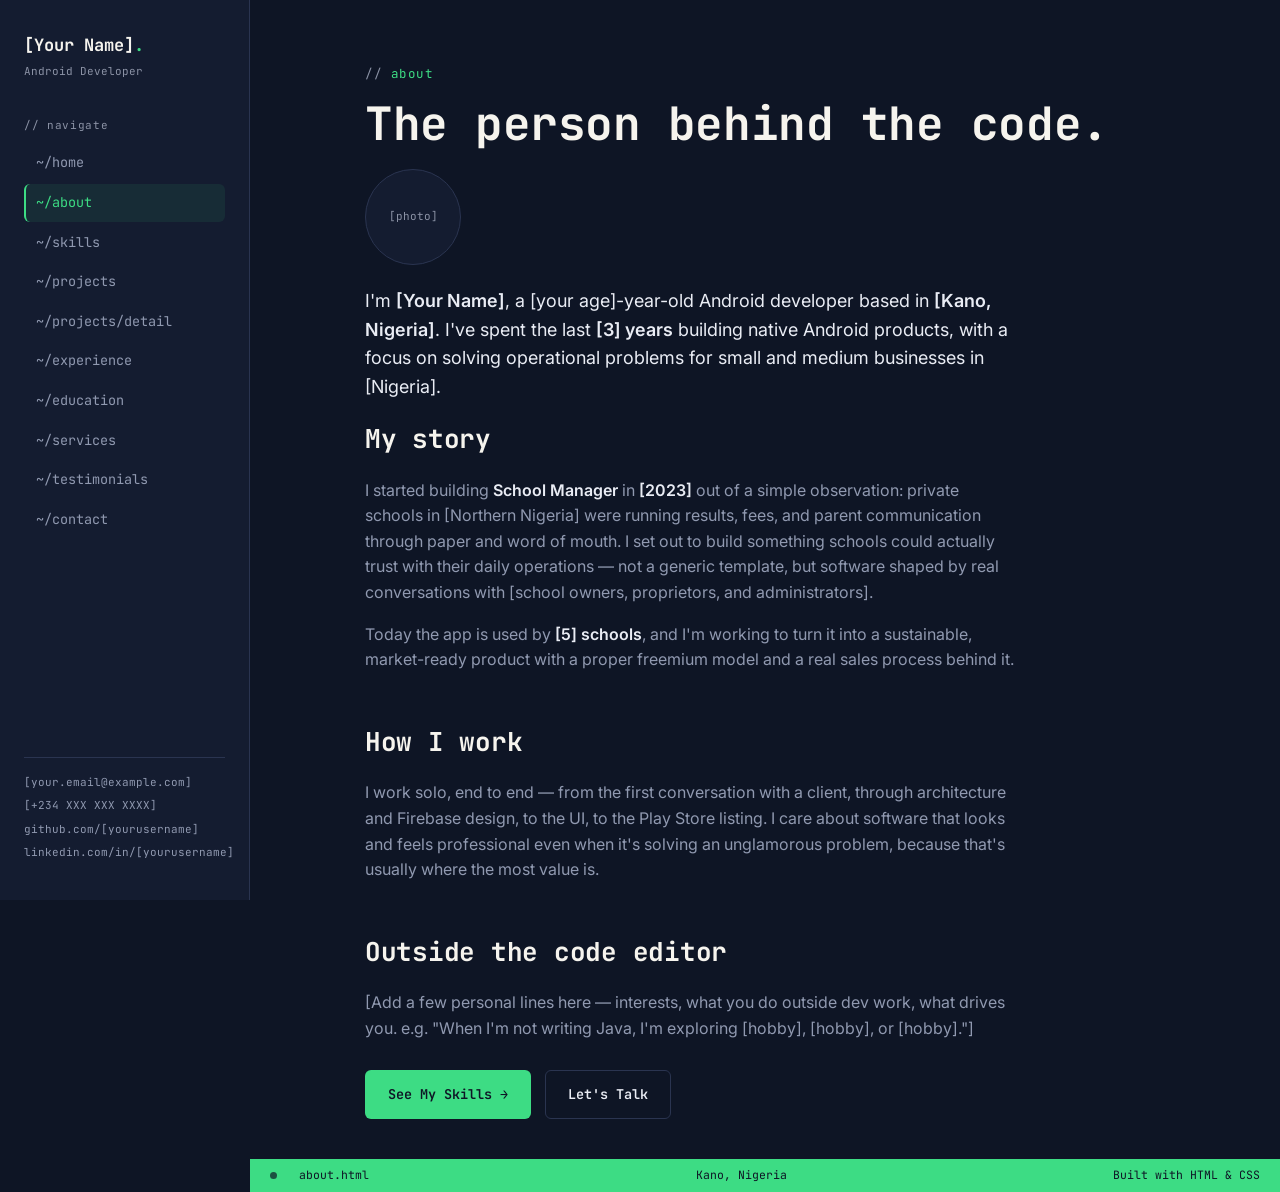
==== about.html @ 40fee4c9 "Initial commit Created from https://vercel.com/new" ====
<!DOCTYPE html>
<html lang="en">
<head>
<meta charset="UTF-8">
<meta name="viewport" content="width=device-width, initial-scale=1.0">
<title>About — [Your Name]</title>
<link rel="stylesheet" href="style.css">
</head>
<body>

<div class="topnav">
  <div class="brand">[Y]<span>.</span></div>
  <div class="topnav-links">
    <a href="index.html">Home</a>
    <a href="about.html" class="active">About</a>
    <a href="skills.html">Skills</a>
    <a href="projects.html">Projects</a>
    <a href="experience.html">Experience</a>
    <a href="education.html">Education</a>
    <a href="services.html">Services</a>
    <a href="testimonials.html">Testimonials</a>
    <a href="contact.html">Contact</a>
  </div>
</div>

<div class="shell">

  <aside class="sidebar">
    <div class="brand">[Your Name]<span>.</span></div>
    <div class="brand-sub">Android Developer</div>

    <div class="nav-label">// navigate</div>
    <nav class="nav-list">
      <a href="index.html">~/home</a>
      <a href="about.html" class="active">~/about</a>
      <a href="skills.html">~/skills</a>
      <a href="projects.html">~/projects</a>
      <a href="project-detail.html">~/projects/detail</a>
      <a href="experience.html">~/experience</a>
      <a href="education.html">~/education</a>
      <a href="services.html">~/services</a>
      <a href="testimonials.html">~/testimonials</a>
      <a href="contact.html">~/contact</a>
    </nav>

    <div class="sidebar-foot">
      <a href="mailto:[your.email@example.com]">[your.email@example.com]</a>
      <a href="tel:[+234XXXXXXXXXX]">[+234 XXX XXX XXXX]</a>
      <a href="[https://github.com/yourusername]">github.com/[yourusername]</a>
      <a href="[https://linkedin.com/in/yourusername]">linkedin.com/in/[yourusername]</a>
    </div>
  </aside>

  <div class="main">
    <div class="content">

      <div class="eyebrow">about</div>
      <h1>The person behind the code.</h1>

      <div class="avatar">[photo]</div>

      <p class="lede">
        I'm <strong>[Your Name]</strong>, a [your age]-year-old Android developer
        based in <strong>[Kano, Nigeria]</strong>. I've spent the last <strong>[3]
        years</strong> building native Android products, with a focus on solving
        operational problems for small and medium businesses in [Nigeria].
      </p>

      <h2>My story</h2>
      <p>
        I started building <strong>School Manager</strong> in <strong>[2023]</strong>
        out of a simple observation: private schools in [Northern Nigeria] were
        running results, fees, and parent communication through paper and word of
        mouth. I set out to build something schools could actually trust with
        their daily operations — not a generic template, but software shaped by
        real conversations with [school owners, proprietors, and administrators].
      </p>
      <p>
        Today the app is used by <strong>[5] schools</strong>, and I'm working to
        turn it into a sustainable, market-ready product with a proper freemium
        model and a real sales process behind it.
      </p>

      <h2>How I work</h2>
      <p>
        I work solo, end to end — from the first conversation with a client,
        through architecture and Firebase design, to the UI, to the Play Store
        listing. I care about software that looks and feels professional even
        when it's solving an unglamorous problem, because that's usually where
        the most value is.
      </p>

      <h2>Outside the code editor</h2>
      <p>
        [Add a few personal lines here — interests, what you do outside dev work,
        what drives you. e.g. "When I'm not writing Java, I'm exploring [hobby],
        [hobby], or [hobby]."]
      </p>

      <div class="btn-row">
        <a href="skills.html" class="btn btn-primary">See My Skills →</a>
        <a href="contact.html" class="btn btn-ghost">Let's Talk</a>
      </div>

    </div>

    <div class="statusbar">
      <div class="seg"><span class="dot"></span>about.html</div>
      <div class="seg">Kano, Nigeria</div>
      <div class="seg">Built with HTML &amp; CSS</div>
    </div>
  </div>

</div>

</body>
</html>
---- style.css ----
/* =========================================================
   Portfolio Design System — "IDE Sidebar" identity
   Fonts: JetBrains Mono (display/labels) + Inter (body)
   ========================================================= */

@import url('https://fonts.googleapis.com/css2?family=JetBrains+Mono:wght@400;500;600;700;800&family=Inter:wght@400;500;600;700&display=swap');

:root{
  --ink:        #0E1525;
  --ink-soft:   #141C30;
  --panel:      #18213A;
  --line:       #2A3450;
  --paper:      #F6F4EE;
  --paper-dim:  #EAE7DD;
  --text:       #E9ECF4;
  --text-dim:   #9099B0;
  --muted:      #8C93A6;
  --green:      #3DDC84;
  --green-dim:  #2BAE68;
  --amber:      #E8A33D;

  --mono: 'JetBrains Mono', 'Courier New', monospace;
  --sans: 'Inter', -apple-system, BlinkMacSystemFont, 'Segoe UI', sans-serif;

  --sidebar-w: 250px;
}

*{ box-sizing: border-box; margin:0; padding:0; }

html{ scroll-behavior: smooth; }

body{
  background: var(--ink);
  color: var(--text);
  font-family: var(--sans);
  font-size: 16px;
  line-height: 1.6;
  -webkit-font-smoothing: antialiased;
}

a{ color: inherit; text-decoration: none; }
ul{ list-style: none; }
img{ max-width: 100%; display: block; }

:focus-visible{
  outline: 2px solid var(--green);
  outline-offset: 3px;
}

/* ---------- Layout shell ---------- */

.shell{
  display: flex;
  min-height: 100vh;
}

/* ---------- Sidebar (desktop) / Top nav (mobile) ---------- */

.sidebar{
  width: var(--sidebar-w);
  flex-shrink: 0;
  background: var(--ink-soft);
  border-right: 1px solid var(--line);
  padding: 32px 24px;
  position: sticky;
  top: 0;
  height: 100vh;
  overflow-y: auto;
  display: flex;
  flex-direction: column;
}

.brand{
  font-family: var(--mono);
  font-weight: 700;
  font-size: 17px;
  color: var(--paper);
  margin-bottom: 4px;
}
.brand span{ color: var(--green); }

.brand-sub{
  font-family: var(--mono);
  font-size: 11px;
  color: var(--muted);
  margin-bottom: 36px;
}

.nav-label{
  font-family: var(--mono);
  font-size: 11px;
  color: var(--muted);
  letter-spacing: .06em;
  margin-bottom: 10px;
}

.nav-list{
  display: flex;
  flex-direction: column;
  gap: 2px;
  margin-bottom: 28px;
}

.nav-list a{
  font-family: var(--mono);
  font-size: 13.5px;
  color: var(--text-dim);
  padding: 8px 10px;
  border-radius: 6px;
  border-left: 2px solid transparent;
  transition: background .15s ease, color .15s ease, border-color .15s ease;
}

.nav-list a:hover{
  background: rgba(61,220,132,0.06);
  color: var(--text);
}

.nav-list a.active{
  color: var(--green);
  border-left-color: var(--green);
  background: rgba(61,220,132,0.08);
}

.sidebar-foot{
  margin-top: auto;
  font-family: var(--mono);
  font-size: 11px;
  color: var(--muted);
  border-top: 1px solid var(--line);
  padding-top: 16px;
}

.sidebar-foot a{
  display: block;
  margin-bottom: 6px;
  color: var(--text-dim);
}
.sidebar-foot a:hover{ color: var(--green); }

/* Mobile top nav */
.topnav{
  display: none;
}

/* ---------- Main column ---------- */

.main{
  flex: 1;
  min-width: 0;
  display: flex;
  flex-direction: column;
}

.content{
  flex: 1;
  width: 100%;
  max-width: 880px;
  margin: 0 auto;
  padding: 64px 40px 40px;
}

/* ---------- Status bar (signature element) ---------- */

.statusbar{
  font-family: var(--mono);
  font-size: 11.5px;
  color: var(--ink);
  background: var(--green);
  display: flex;
  align-items: center;
  justify-content: space-between;
  padding: 7px 20px;
  gap: 12px;
}

.statusbar .seg{ display: flex; align-items: center; gap: 16px; }
.statusbar .dot{
  display:inline-block; width:7px; height:7px; border-radius:50%;
  background: var(--ink); margin-right:6px; opacity:.7;
}

/* ---------- Typography helpers ---------- */

.eyebrow{
  font-family: var(--mono);
  font-size: 12.5px;
  color: var(--green);
  letter-spacing: .04em;
  margin-bottom: 14px;
}
.eyebrow::before{ content: "// "; color: var(--muted); }

h1{
  font-family: var(--mono);
  font-weight: 700;
  font-size: clamp(32px, 4vw, 46px);
  line-height: 1.15;
  color: var(--paper);
  letter-spacing: -0.01em;
  margin-bottom: 18px;
}

h2{
  font-family: var(--mono);
  font-weight: 700;
  font-size: 26px;
  color: var(--paper);
  margin: 48px 0 18px;
  letter-spacing: -0.01em;
}

h2:first-of-type{ margin-top: 0; }

h3{
  font-family: var(--mono);
  font-weight: 600;
  font-size: 17px;
  color: var(--paper);
  margin-bottom: 8px;
}

p{ color: var(--text-dim); margin-bottom: 16px; max-width: 65ch; }

.lede{
  font-size: 18px;
  color: var(--text);
  max-width: 60ch;
}

strong{ color: var(--text); font-weight: 600; }

/* ---------- Buttons ---------- */

.btn{
  display: inline-flex;
  align-items: center;
  gap: 8px;
  font-family: var(--mono);
  font-size: 13.5px;
  font-weight: 600;
  padding: 13px 22px;
  border-radius: 6px;
  border: 1px solid transparent;
  transition: transform .12s ease, background .15s ease, border-color .15s ease;
}

.btn:hover{ transform: translateY(-1px); }

.btn-primary{
  background: var(--green);
  color: var(--ink);
}
.btn-primary:hover{ background: var(--green-dim); }

.btn-ghost{
  border-color: var(--line);
  color: var(--text);
}
.btn-ghost:hover{ border-color: var(--green); color: var(--green); }

.btn-row{ display:flex; gap:14px; flex-wrap:wrap; margin-top: 28px; }

/* ---------- Cards ---------- */

.card{
  background: var(--panel);
  border: 1px solid var(--line);
  border-radius: 10px;
  padding: 26px;
}

.card-grid{
  display: grid;
  grid-template-columns: repeat(2, 1fr);
  gap: 18px;
  margin-bottom: 8px;
}

.tag-row{ display:flex; flex-wrap:wrap; gap:8px; margin-top: 14px; }

.tag{
  font-family: var(--mono);
  font-size: 11.5px;
  color: var(--green);
  background: rgba(61,220,132,0.09);
  border: 1px solid rgba(61,220,132,0.25);
  padding: 4px 10px;
  border-radius: 20px;
}

/* ---------- Lists with markers ---------- */

.kv-list{ display:flex; flex-direction:column; gap: 14px; }
.kv-row{
  display:flex; justify-content:space-between; gap: 20px;
  padding-bottom: 14px; border-bottom: 1px solid var(--line);
}
.kv-row .k{ font-family: var(--mono); color: var(--muted); font-size: 13px; white-space:nowrap; }
.kv-row .v{ color: var(--text); text-align:right; }

/* ---------- Timeline (Experience/Education) ---------- */

.timeline{ display:flex; flex-direction:column; }

.tl-item{
  position: relative;
  padding: 0 0 36px 28px;
  border-left: 1px solid var(--line);
}
.tl-item:last-child{ border-left-color: transparent; padding-bottom: 0; }

.tl-item::before{
  content:"";
  position:absolute; left:-5px; top:4px;
  width:9px; height:9px; border-radius:50%;
  background: var(--green);
  box-shadow: 0 0 0 4px var(--ink-soft);
}

.tl-period{
  font-family: var(--mono);
  font-size: 11.5px;
  color: var(--muted);
  margin-bottom: 6px;
  display:block;
}

/* ---------- Section divider ---------- */

.divider{
  border: none;
  border-top: 1px solid var(--line);
  margin: 48px 0;
}

/* ---------- Project hero image placeholder ---------- */

.shot{
  width: 100%;
  aspect-ratio: 16/10;
  border-radius: 10px;
  border: 1px solid var(--line);
  background: var(--ink-soft);
  display:flex; align-items:center; justify-content:center;
  color: var(--muted);
  font-family: var(--mono);
  font-size: 12.5px;
  margin: 18px 0 6px;
  overflow: hidden;
}
.shot img{ width:100%; height:100%; object-fit: cover; }

.shot-row{ display:grid; grid-template-columns: 1fr 1fr; gap: 14px; }

/* ---------- Avatar placeholder ---------- */

.avatar{
  width: 96px; height: 96px;
  border-radius: 50%;
  background: var(--ink-soft);
  border: 1px solid var(--line);
  display:flex; align-items:center; justify-content:center;
  color: var(--muted);
  font-family: var(--mono);
  font-size: 11px;
  margin-bottom: 22px;
  overflow: hidden;
}
.avatar img{ width:100%; height:100%; object-fit: cover; }

/* ---------- Forms ---------- */

.field{ margin-bottom: 20px; }
.field label{
  display:block;
  font-family: var(--mono);
  font-size: 12px;
  color: var(--muted);
  margin-bottom: 8px;
}
.field input, .field textarea{
  width:100%;
  background: var(--ink-soft);
  border: 1px solid var(--line);
  border-radius: 6px;
  padding: 12px 14px;
  color: var(--text);
  font-family: var(--sans);
  font-size: 14.5px;
}
.field input:focus, .field textarea:focus{
  outline: 2px solid var(--green);
  outline-offset: 1px;
  border-color: var(--green);
}
.field textarea{ resize: vertical; min-height: 130px; }

/* ---------- Testimonial ---------- */

.quote{
  font-family: var(--mono);
  font-size: 12px;
  color: var(--green);
  margin-bottom: 10px;
}
.quote-text{
  color: var(--text);
  font-size: 16px;
  margin-bottom: 14px;
}
.quote-who{ font-family: var(--mono); font-size: 12.5px; color: var(--muted); }
.quote-who strong{ color: var(--text); }

/* ---------- Responsive ---------- */

@media (max-width: 860px){
  .card-grid, .shot-row{ grid-template-columns: 1fr; }
}

@media (max-width: 760px){
  .shell{ flex-direction: column; }

  .sidebar{ display:none; }

  .topnav{
    display:flex;
    align-items:center;
    justify-content: space-between;
    background: var(--ink-soft);
    border-bottom: 1px solid var(--line);
    padding: 16px 20px;
    position: sticky; top:0; z-index:10;
  }
  .topnav .brand{ margin:0; font-size:15px; }
  .topnav-links{
    display:flex; gap:14px; overflow-x:auto;
    font-family: var(--mono); font-size:12px;
  }
  .topnav-links a{ color: var(--text-dim); white-space:nowrap; }
  .topnav-links a.active{ color: var(--green); }

  .content{ padding: 36px 22px; }

  .statusbar{ flex-wrap:wrap; }
}
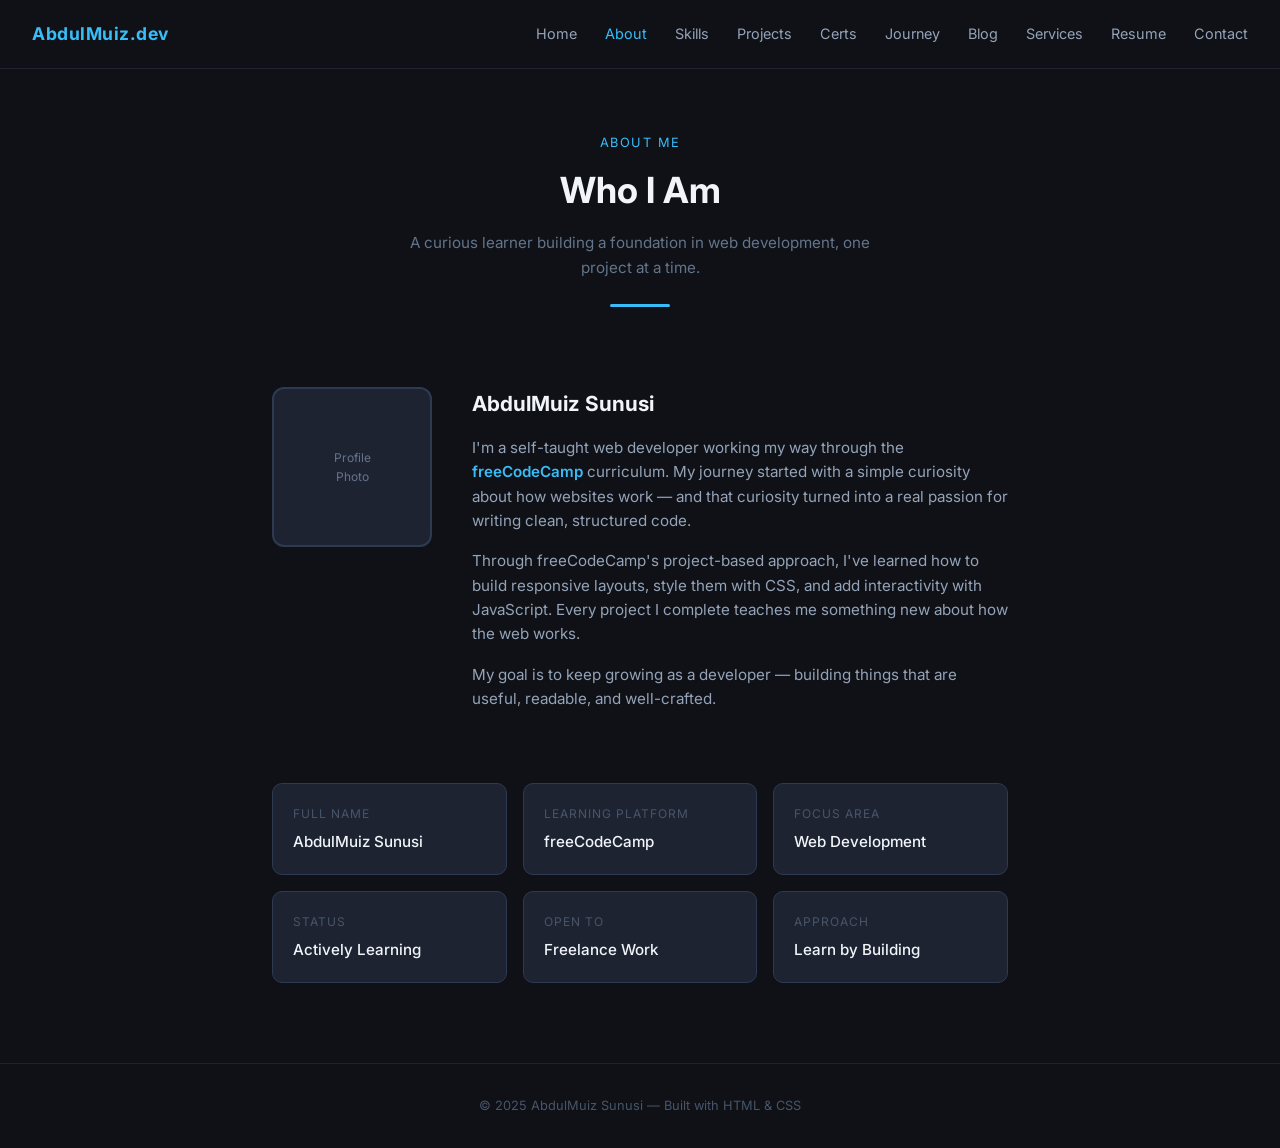
==== commit c9c74a34: "update files" ====
--- a/about.html
+++ b/about.html
@@ -1,117 +1,253 @@
 <!DOCTYPE html>
 <html lang="en">
 <head>
-<meta charset="UTF-8">
-<meta name="viewport" content="width=device-width, initial-scale=1.0">
-<title>About — [Your Name]</title>
-<link rel="stylesheet" href="style.css">
+  <meta charset="UTF-8" />
+  <meta name="viewport" content="width=device-width, initial-scale=1.0" />
+  <title>About | AbdulMuiz Sunusi</title>
+  <link href="https://fonts.googleapis.com/css2?family=Inter:wght@400;500;600;700&display=swap" rel="stylesheet" />
+
+  <style>
+    *, *::before, *::after { box-sizing: border-box; margin: 0; padding: 0; }
+
+    body {
+      font-family: 'Inter', sans-serif;
+      background-color: #0f1117;
+      color: #e2e8f0;
+      line-height: 1.6;
+    }
+
+    a { color: inherit; text-decoration: none; }
+
+    /* ── Navigation ── */
+    nav {
+      display: flex;
+      justify-content: space-between;
+      align-items: center;
+      padding: 1.25rem 2rem;
+      border-bottom: 1px solid #1e2332;
+      position: sticky;
+      top: 0;
+      background-color: #0f1117;
+      z-index: 100;
+    }
+
+    .nav-logo { font-weight: 700; font-size: 1.1rem; color: #38bdf8; letter-spacing: 0.5px; }
+
+    .nav-links { display: flex; gap: 1.75rem; list-style: none; }
+    .nav-links a { font-size: 0.9rem; color: #94a3b8; transition: color 0.2s; }
+    .nav-links a:hover, .nav-links a.active { color: #38bdf8; }
+
+    /* ── Page Header ── */
+    .page-header {
+      text-align: center;
+      padding: 4rem 2rem 2rem;
+    }
+
+    .page-header .label {
+      font-size: 0.8rem;
+      text-transform: uppercase;
+      letter-spacing: 1.5px;
+      color: #38bdf8;
+      margin-bottom: 0.5rem;
+    }
+
+    .page-header h1 {
+      font-size: 2.25rem;
+      font-weight: 700;
+      color: #f1f5f9;
+      margin-bottom: 0.75rem;
+    }
+
+    .page-header p {
+      color: #64748b;
+      max-width: 480px;
+      margin: 0 auto;
+      font-size: 0.95rem;
+    }
+
+    /* ── Divider ── */
+    .divider {
+      width: 60px;
+      height: 3px;
+      background-color: #38bdf8;
+      margin: 1.5rem auto 3rem;
+      border-radius: 2px;
+    }
+
+    /* ── Content ── */
+    .container {
+      max-width: 800px;
+      margin: 0 auto;
+      padding: 0 2rem 5rem;
+    }
+
+    /* About grid: photo + text */
+    .about-grid {
+      display: grid;
+      grid-template-columns: 160px 1fr;
+      gap: 2.5rem;
+      align-items: start;
+      margin-bottom: 3.5rem;
+    }
+
+    .profile-img {
+      width: 160px;
+      height: 160px;
+      border-radius: 12px;
+      border: 2px solid #2d3a52;
+      background-color: #1e2332;
+      display: flex;
+      align-items: center;
+      justify-content: center;
+      font-size: 0.75rem;
+      color: #64748b;
+      text-align: center;
+    }
+
+    .about-text h2 {
+      font-size: 1.3rem;
+      font-weight: 700;
+      color: #f1f5f9;
+      margin-bottom: 1rem;
+    }
+
+    .about-text p {
+      color: #94a3b8;
+      font-size: 0.95rem;
+      margin-bottom: 1rem;
+    }
+
+    .about-text p span { color: #38bdf8; font-weight: 600; }
+
+    /* ── Info Cards ── */
+    .info-cards {
+      display: grid;
+      grid-template-columns: repeat(auto-fit, minmax(180px, 1fr));
+      gap: 1rem;
+    }
+
+    .info-card {
+      background-color: #1e2332;
+      border: 1px solid #2d3a52;
+      border-radius: 10px;
+      padding: 1.25rem;
+    }
+
+    .info-card .info-label {
+      font-size: 0.75rem;
+      color: #475569;
+      text-transform: uppercase;
+      letter-spacing: 1px;
+      margin-bottom: 0.4rem;
+    }
+
+    .info-card .info-value {
+      font-size: 0.95rem;
+      color: #f1f5f9;
+      font-weight: 500;
+    }
+
+    /* ── Footer ── */
+    footer {
+      text-align: center;
+      padding: 2rem;
+      border-top: 1px solid #1e2332;
+      font-size: 0.8rem;
+      color: #475569;
+    }
+
+    @media (max-width: 600px) {
+      .about-grid { grid-template-columns: 1fr; }
+      .profile-img { width: 100px; height: 100px; }
+    }
+  </style>
 </head>
 <body>
 
-<div class="topnav">
-  <div class="brand">[Y]<span>.</span></div>
-  <div class="topnav-links">
-    <a href="index.html">Home</a>
-    <a href="about.html" class="active">About</a>
-    <a href="skills.html">Skills</a>
-    <a href="projects.html">Projects</a>
-    <a href="experience.html">Experience</a>
-    <a href="education.html">Education</a>
-    <a href="services.html">Services</a>
-    <a href="testimonials.html">Testimonials</a>
-    <a href="contact.html">Contact</a>
+  <nav>
+    <span class="nav-logo">AbdulMuiz.dev</span>
+    <ul class="nav-links">
+      <li><a href="index.html">Home</a></li>
+      <li><a href="about.html" class="active">About</a></li>
+      <li><a href="skills.html">Skills</a></li>
+      <li><a href="projects.html">Projects</a></li>
+      <li><a href="certifications.html">Certs</a></li>
+      <li><a href="journey.html">Journey</a></li>
+      <li><a href="blog.html">Blog</a></li>
+      <li><a href="services.html">Services</a></li>
+      <li><a href="resume.html">Resume</a></li>
+      <li><a href="contact.html">Contact</a></li>
+    </ul>
+  </nav>
+
+  <div class="page-header">
+    <p class="label">About Me</p>
+    <h1>Who I Am</h1>
+    <p>A curious learner building a foundation in web development, one project at a time.</p>
+    <div class="divider"></div>
   </div>
-</div>
-
-<div class="shell">
-
-  <aside class="sidebar">
-    <div class="brand">[Your Name]<span>.</span></div>
-    <div class="brand-sub">Android Developer</div>
-
-    <div class="nav-label">// navigate</div>
-    <nav class="nav-list">
-      <a href="index.html">~/home</a>
-      <a href="about.html" class="active">~/about</a>
-      <a href="skills.html">~/skills</a>
-      <a href="projects.html">~/projects</a>
-      <a href="project-detail.html">~/projects/detail</a>
-      <a href="experience.html">~/experience</a>
-      <a href="education.html">~/education</a>
-      <a href="services.html">~/services</a>
-      <a href="testimonials.html">~/testimonials</a>
-      <a href="contact.html">~/contact</a>
-    </nav>
-
-    <div class="sidebar-foot">
-      <a href="mailto:[your.email@example.com]">[your.email@example.com]</a>
-      <a href="tel:[+234XXXXXXXXXX]">[+234 XXX XXX XXXX]</a>
-      <a href="[https://github.com/yourusername]">github.com/[yourusername]</a>
-      <a href="[https://linkedin.com/in/yourusername]">linkedin.com/in/[yourusername]</a>
+
+  <div class="container">
+
+    <!-- Photo + Bio -->
+    <div class="about-grid">
+      <!-- Replace with your actual photo -->
+      <div class="profile-img">Profile<br>Photo</div>
+
+      <div class="about-text">
+        <h2>AbdulMuiz Sunusi</h2>
+        <p>
+          I'm a self-taught web developer working my way through the
+          <span>freeCodeCamp</span> curriculum. My journey started with a
+          simple curiosity about how websites work — and that curiosity turned
+          into a real passion for writing clean, structured code.
+        </p>
+        <p>
+          Through freeCodeCamp's project-based approach, I've learned
+          how to build responsive layouts, style them with CSS, and add
+          interactivity with JavaScript. Every project I complete teaches me
+          something new about how the web works.
+        </p>
+        <p>
+          My goal is to keep growing as a developer — building things that
+          are useful, readable, and well-crafted.
+        </p>
+      </div>
     </div>
-  </aside>
-
-  <div class="main">
-    <div class="content">
-
-      <div class="eyebrow">about</div>
-      <h1>The person behind the code.</h1>
-
-      <div class="avatar">[photo]</div>
-
-      <p class="lede">
-        I'm <strong>[Your Name]</strong>, a [your age]-year-old Android developer
-        based in <strong>[Kano, Nigeria]</strong>. I've spent the last <strong>[3]
-        years</strong> building native Android products, with a focus on solving
-        operational problems for small and medium businesses in [Nigeria].
-      </p>
-
-      <h2>My story</h2>
-      <p>
-        I started building <strong>School Manager</strong> in <strong>[2023]</strong>
-        out of a simple observation: private schools in [Northern Nigeria] were
-        running results, fees, and parent communication through paper and word of
-        mouth. I set out to build something schools could actually trust with
-        their daily operations — not a generic template, but software shaped by
-        real conversations with [school owners, proprietors, and administrators].
-      </p>
-      <p>
-        Today the app is used by <strong>[5] schools</strong>, and I'm working to
-        turn it into a sustainable, market-ready product with a proper freemium
-        model and a real sales process behind it.
-      </p>
-
-      <h2>How I work</h2>
-      <p>
-        I work solo, end to end — from the first conversation with a client,
-        through architecture and Firebase design, to the UI, to the Play Store
-        listing. I care about software that looks and feels professional even
-        when it's solving an unglamorous problem, because that's usually where
-        the most value is.
-      </p>
-
-      <h2>Outside the code editor</h2>
-      <p>
-        [Add a few personal lines here — interests, what you do outside dev work,
-        what drives you. e.g. "When I'm not writing Java, I'm exploring [hobby],
-        [hobby], or [hobby]."]
-      </p>
-
-      <div class="btn-row">
-        <a href="skills.html" class="btn btn-primary">See My Skills →</a>
-        <a href="contact.html" class="btn btn-ghost">Let's Talk</a>
-      </div>
-
+
+    <!-- Quick Info Cards -->
+    <div class="info-cards">
+      <div class="info-card">
+        <div class="info-label">Full Name</div>
+        <div class="info-value">AbdulMuiz Sunusi</div>
+      </div>
+      <div class="info-card">
+        <div class="info-label">Learning Platform</div>
+        <div class="info-value">freeCodeCamp</div>
+      </div>
+      <div class="info-card">
+        <div class="info-label">Focus Area</div>
+        <div class="info-value">Web Development</div>
+      </div>
+      <div class="info-card">
+        <div class="info-label">Status</div>
+        <div class="info-value">Actively Learning</div>
+      </div>
+      <div class="info-card">
+        <div class="info-label">Open To</div>
+        <div class="info-value">Freelance Work</div>
+      </div>
+      <div class="info-card">
+        <div class="info-label">Approach</div>
+        <div class="info-value">Learn by Building</div>
+      </div>
     </div>
 
-    <div class="statusbar">
-      <div class="seg"><span class="dot"></span>about.html</div>
-      <div class="seg">Kano, Nigeria</div>
-      <div class="seg">Built with HTML &amp; CSS</div>
-    </div>
   </div>
 
-</div>
+  <footer>
+    &copy; 2025 AbdulMuiz Sunusi — Built with HTML &amp; CSS
+  </footer>
 
 </body>
 </html>
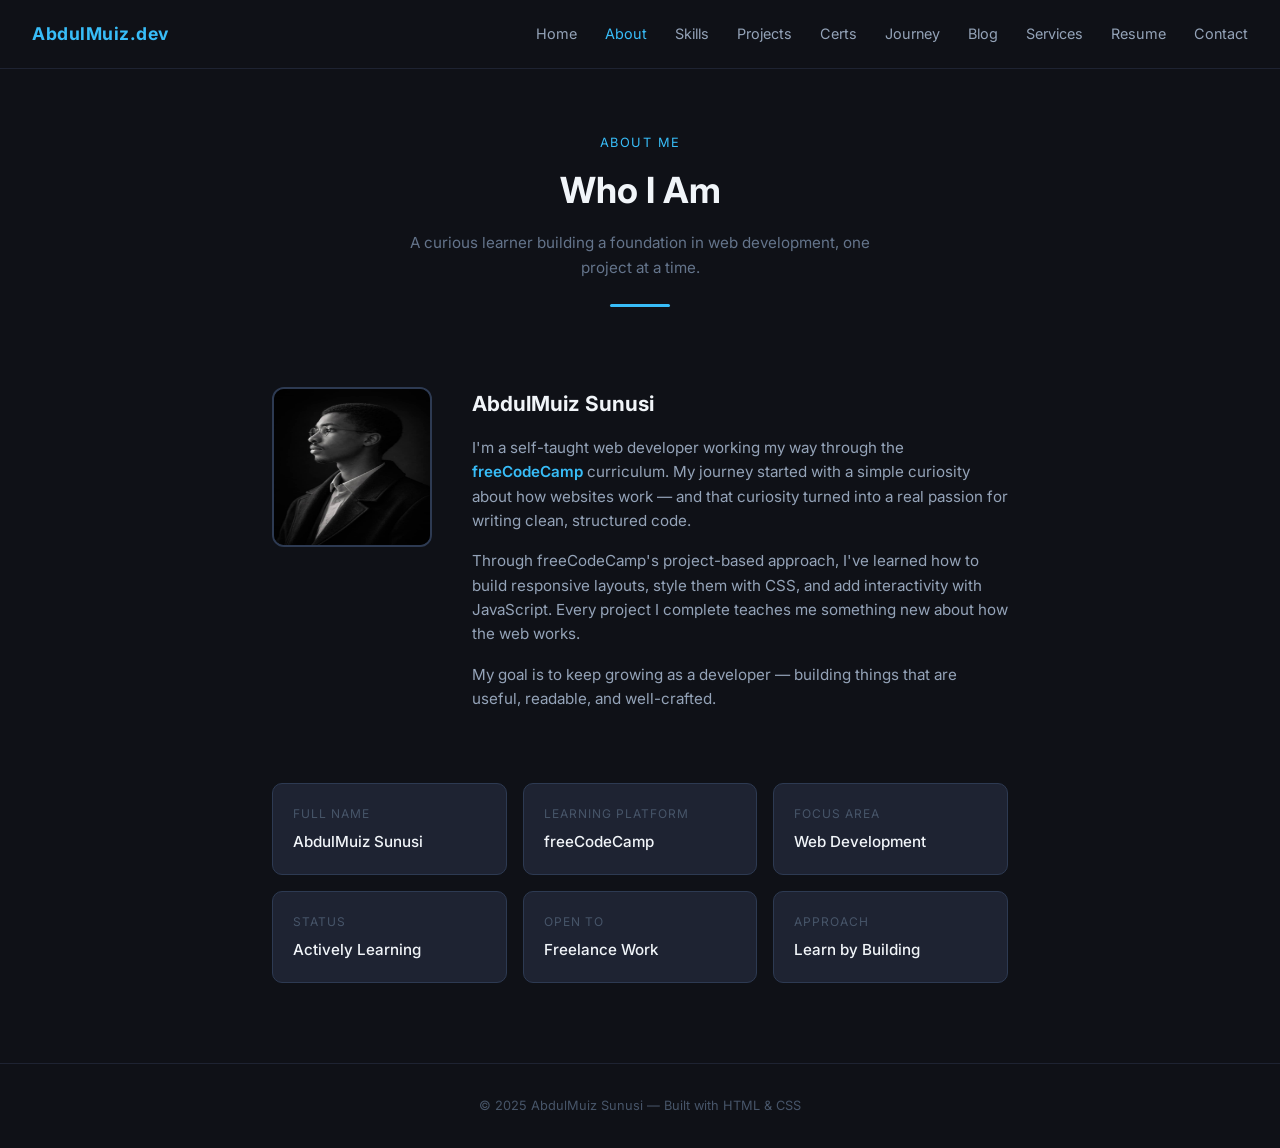
==== commit 266d00e4: "files updates" ====
--- a/about.html
+++ b/about.html
@@ -192,7 +192,7 @@
     <!-- Photo + Bio -->
     <div class="about-grid">
       <!-- Replace with your actual photo -->
-      <div class="profile-img">Profile<br>Photo</div>
+      <img src="photo.jpeg" alt="Profile Photo" class="profile-img">
 
       <div class="about-text">
         <h2>AbdulMuiz Sunusi</h2>
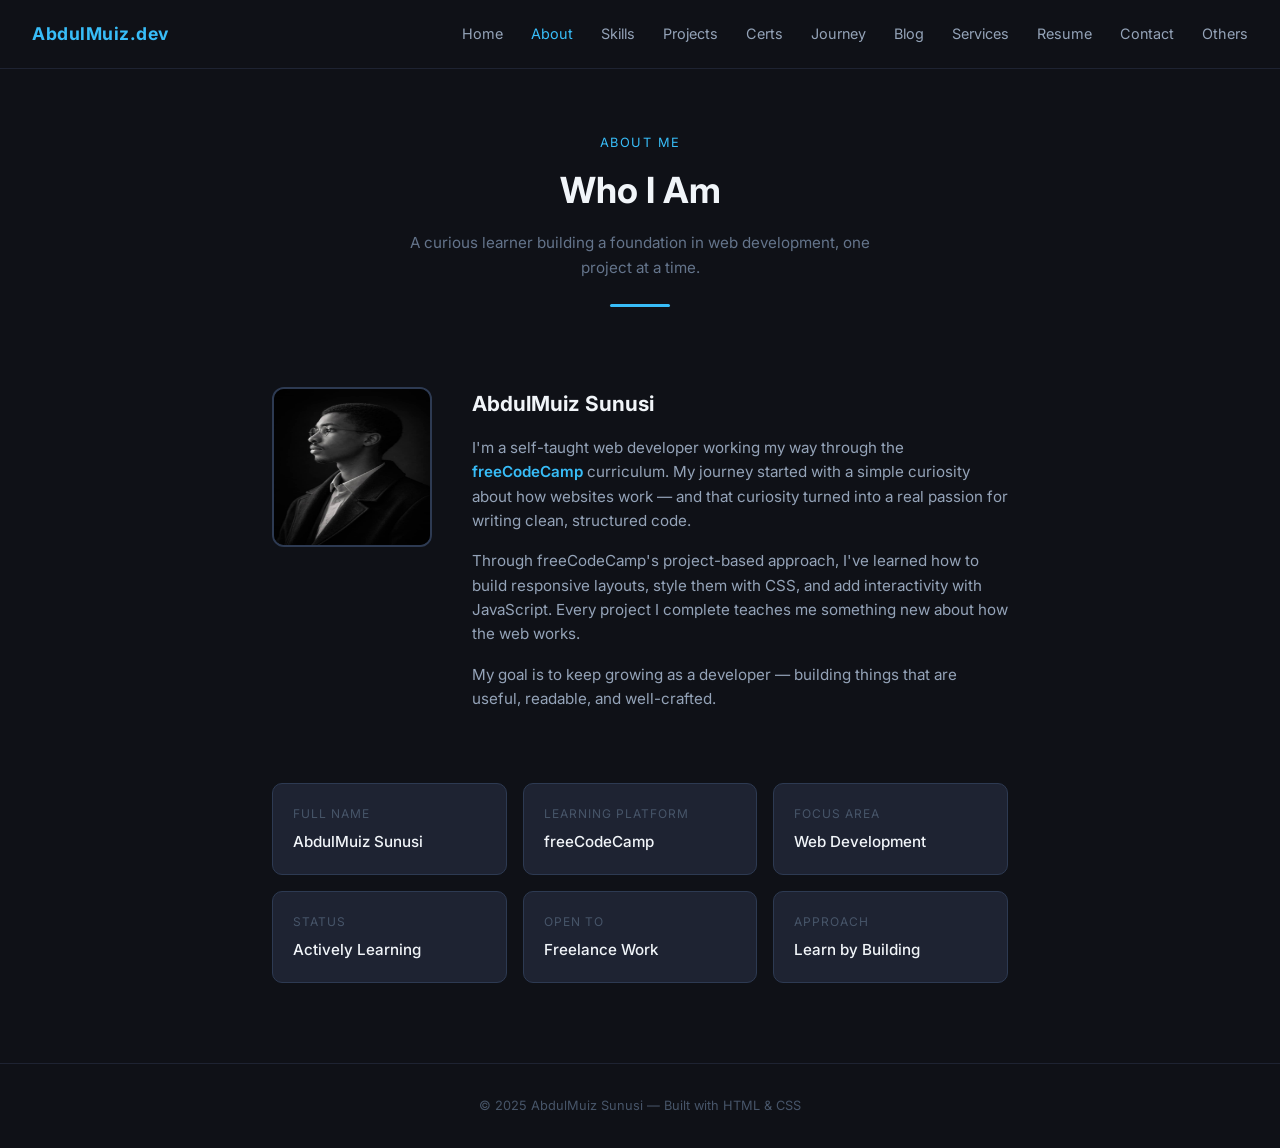
==== commit 91a5394f: "others added" ====
--- a/about.html
+++ b/about.html
@@ -177,6 +177,8 @@
       <li><a href="services.html">Services</a></li>
       <li><a href="resume.html">Resume</a></li>
       <li><a href="contact.html">Contact</a></li>
+      
+      <li><a href="others.html">Others</a></li>
     </ul>
   </nav>
 
